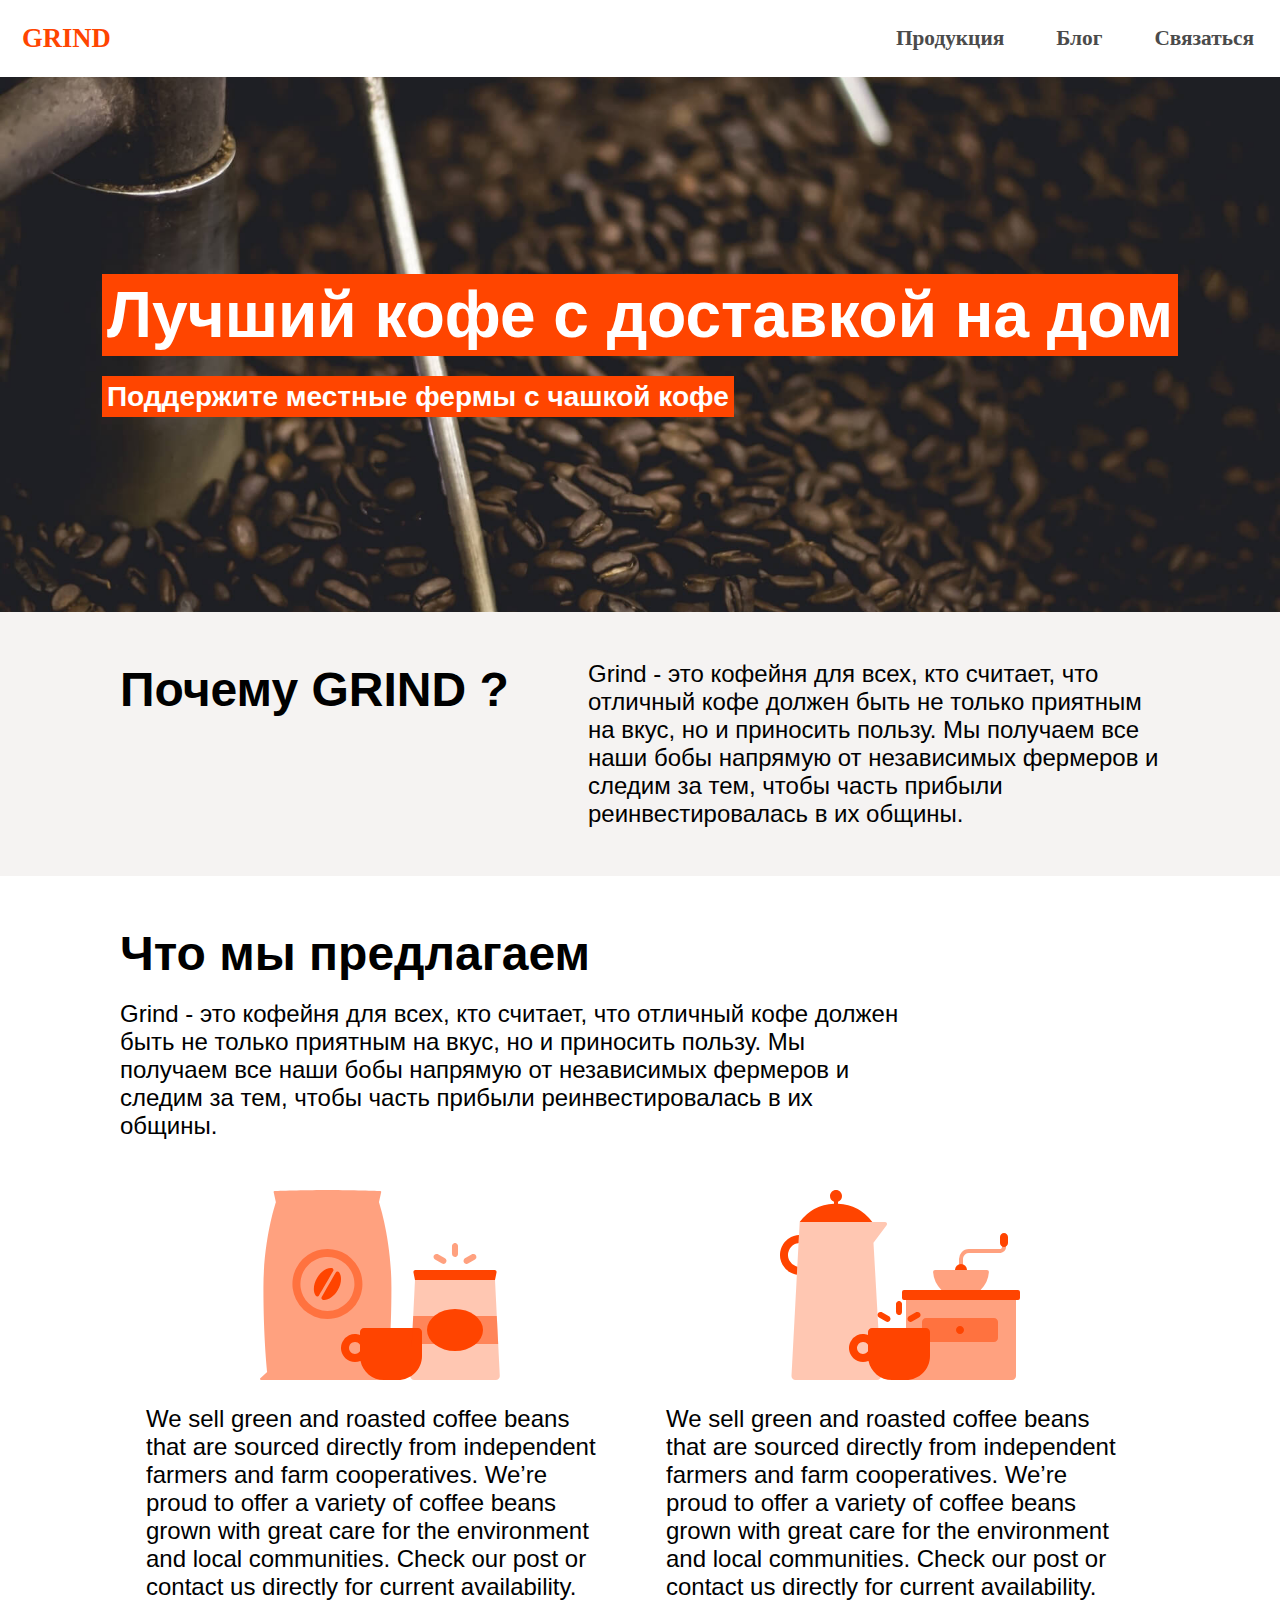
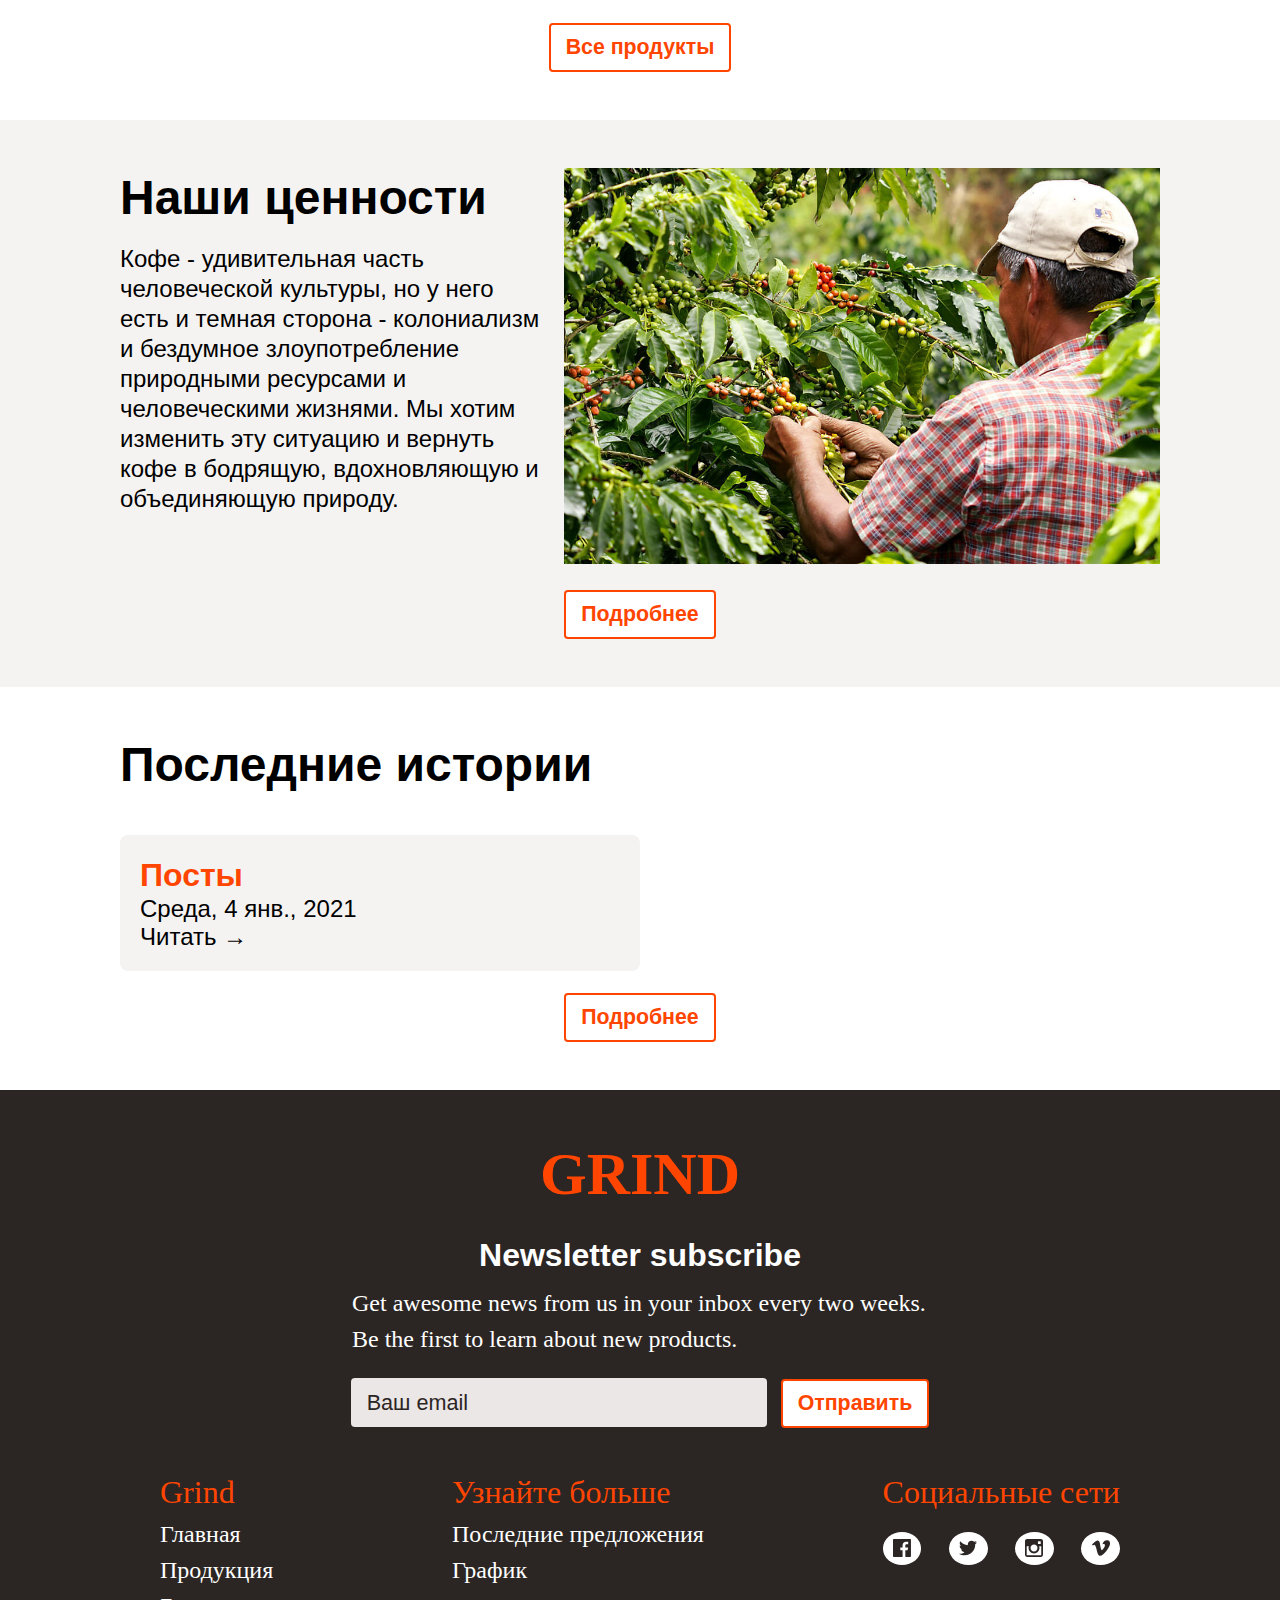
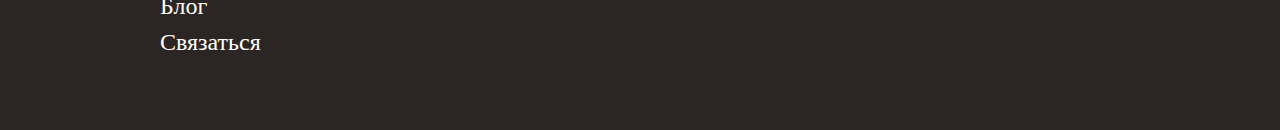
==== index.html @ fbd249df "init" ====
<!DOCTYPE html>
<html lang="en">
  <head>
    <meta charset="UTF-8" />
    <meta http-equiv="X-UA-Compatible" content="IE=edge" />
    <meta name="viewport" content="width=device-width, initial-scale=1.0" />
    <link rel="icon" type="image/png" href="./styles/img/favicon-32x32.png" sizes="32x32">
    <link rel="icon" type="image/png" href="./styles/img/favicon-16x16.png" sizes="16x16">
    <link rel="stylesheet" href="./styles/nav.css" />
    <link rel="stylesheet" href="./styles/main.css" />
    <link rel="stylesheet" href="./styles/footer.css" />
    <title>GRIND - Кофе с доставкой</title>
  </head>
  <body>
    <input type="checkbox" class="nav-toggle" id="nav-toggle" />
    <nav>
      <div id="logo">
        <div id="logo-content"><a href="#">GRIND</a></div>
      </div>
      <ul>
        <li><a href="#">Продукция</a></li>
        <li><a href="#">Блог</a></li>
        <li><a href="#">Связаться</a></li>
      </ul>
    </nav>
    <label for="nav-toggle" class="nav-toggle-label">
      <div></div>
      <span></span>
    </label>
    <main>
      <div id="home-jumbotron">
        <div id="jumbotron-content">
          <h1><span>Лучший кофе с доставкой на дом</span></h1>
          <p><span>Поддержите местные фермы с чашкой кофе</span></p>
        </div>
      </div>
      <div class="bg-grey">
        <article>
          <h2>Почему GRIND ?</h2>
          <p class="article-text">
            Grind - это кофейня для всех, кто считает, что отличный кофе должен
            быть не только приятным на вкус, но и приносить пользу. Мы получаем
            все наши бобы напрямую от независимых фермеров и следим за тем,
            чтобы часть прибыли реинвестировалась в их общины.
          </p>
        </article>
      </div>
      <div class="bg-white">
        <article>
          <div class="column-flex">
            <h2 class="small-gap">Что мы предлагаем</h2>
            <p class="wide-article">
              Grind - это кофейня для всех, кто считает, что отличный кофе
              должен быть не только приятным на вкус, но и приносить пользу. Мы
              получаем все наши бобы напрямую от независимых фермеров и следим
              за тем, чтобы часть прибыли реинвестировалась в их общины.
            </p>
          </div>
        </article>
        <article>
          <div class="products-row">
            <div class="product">
              <img
                src="./styles/svg/illustrations-coffee.svg"
                alt="coffee"
                class="svg-image"
              />
              <p class="product-info">
                We sell green and roasted coffee beans that are sourced directly
                from independent farmers and farm cooperatives. We’re proud to
                offer a variety of coffee beans grown with great care for the
                environment and local communities. Check our post or contact us
                directly for current availability.
              </p>
            </div>
            <div class="product">
              <img
                src="./styles/svg/illustrations-coffee-gear.svg"
                alt="coffee"
                class="svg-image"
              />
              <p class="product-info">
                We sell green and roasted coffee beans that are sourced directly
                from independent farmers and farm cooperatives. We’re proud to
                offer a variety of coffee beans grown with great care for the
                environment and local communities. Check our post or contact us
                directly for current availability.
              </p>
            </div>
          </div>
        </article>
        <div class="center-flex">
          <a href="./pages/products" class="link-btn">Все продукты</a>
        </div>
      </div>
      <div class="bg-grey">
        <article class="img-with-text-left">
          <div class="column-flex">
            <h2 class="small-gap">Наши ценности</h2>
            <p class="img-text">
              Кофе - удивительная часть человеческой культуры, но у него есть и
              темная сторона - колониализм и бездумное злоупотребление
              природными ресурсами и человеческими жизнями. Мы хотим изменить
              эту ситуацию и вернуть кофе в бодрящую, вдохновляющую и
              объединяющую природу.
            </p>
          </div>
          <div class="about-us">
            <img src="./styles/img/home-about-section.jpg" alt="" />
          </div>
        </article>
        <div class="center-flex">
          <a href="./pages/products" class="link-btn">Подробнее</a>
        </div>
      </div>
      <div class="bg-white">
        <article class="flex-column stories">
          <h2>Последние истории</h2>
          <div class="stories-row">
            <div class="story">
              <h2>Посты</h2>
              <p class="story-date">Среда, 4 янв., 2021</p>
              <p class="story-link"><a href="">Читать &rarr;</a></p>
            </div>
          </div>
        </article>
        <div class="center-flex">
          <a href="./pages/products" class="link-btn">Подробнее</a>
        </div>
      </div>
    </main>
    <footer>
      <div class="footer-section">
        <h1>GRIND</h1>
        <h2>Newsletter subscribe</h2>
        <p>
          Get awesome news from us in your inbox every two weeks. Be the first
          to learn about new products.
        </p>
        <div class="row-flex">
          <form action="">
            <input
              type="email"
              placeholder="Ваш email"
              name="email-inp"
              id="email-inp"
            />
            <label class="email-inp-label" for="email-inp">Ваш email</label>
            <button type="submit" class="link-btn">Отправить</button>
          </form>
        </div>
      </div>
      <div class="footer-section-sitemap">
        <div class="column">
          <h3 class="header">Grind</h3>
          <ul>
            <li><a href="">Главная</a></li>
            <li><a href="">Продукция</a></li>
            <li><a href="">Блог</a></li>
            <li><a href="">Связаться</a></li>
          </ul>
        </div>
        <div class="column">
          <h3 class="header">Узнайте больше</h3>
          <ul>
            <li><a href="">Последние предложения</a></li>
            <li><a href="">График</a></li>
          </ul>
        </div>
        <div class="column">
          <h3 class="header">Социальные сети</h3>
          <ul class="social">
            <li>
              <a href=""
                ><svg id="icons-facebook" viewBox="0 0 32 32">
                  <path
                    d="M30.7 0H1.3C.6 0 0 .6 0 1.3v29.3c0 .8.6 1.4 1.3 1.4H17V20h-4v-5h4v-4c0-4.1 2.6-6.2 6.3-6.2 1.8 0 3.3.2 3.7.2v4.3h-2.6c-2 0-2.5 1-2.5 2.4V15h5l-1 5h-4l.1 12h8.6c.7 0 1.3-.6 1.3-1.3V1.3C32 .6 31.4 0 30.7 0z"
                  ></path></svg
              ></a>
            </li>
            <li>
              <a href=""
                ><svg id="icons-twitter" viewBox="0 0 32 32">
                  <path
                    d="M32 6.1c-1.2.5-2.4.9-3.8 1 1.4-.8 2.4-2.1 2.9-3.6-1.3.8-2.7 1.3-4.2 1.6C25.7 3.8 24 3 22.2 3c-3.6 0-6.6 2.9-6.6 6.6 0 .5.1 1 .2 1.5-5.5-.3-10.3-2.9-13.6-6.9-.6 1-.9 2.1-.9 3.3 0 2.3 1.2 4.3 2.9 5.5-1.1 0-2.1-.3-3-.8v.1c0 3.2 2.3 5.8 5.3 6.4-.6.1-1.1.2-1.7.2-.4 0-.8 0-1.2-.1.8 2.6 3.3 4.5 6.1 4.6-2.2 1.8-5.1 2.8-8.2 2.8-.5 0-1.1 0-1.6-.1 3 1.8 6.5 2.9 10.2 2.9 12.1 0 18.7-10 18.7-18.7v-.8c1.2-1 2.3-2.1 3.2-3.4z"
                  ></path></svg
              ></a>
            </li>
            <li>
              <a href=""
                ><svg id="icons-instagram" viewBox="0 0 32 32">
                  <path
                    d="M28.2 0H3.8C1.7 0 0 1.7 0 3.8v24.4C0 30.3 1.7 32 3.8 32h24.4c2.1 0 3.8-1.7 3.8-3.8V3.8C32 1.7 30.3 0 28.2 0zM24 4h3c.6 0 1 .4 1 1v3c0 .6-.4 1-1 1h-3c-.6 0-1-.4-1-1V5c0-.6.4-1 1-1zm-8 5.9c3.4 0 6.2 2.7 6.2 6.1 0 3.4-2.8 6.1-6.2 6.1-3.4 0-6.2-2.7-6.2-6.1.1-3.4 2.8-6.1 6.2-6.1zM28 29H4c-.6 0-1-.4-1-1V13h4c-.5.8-.7 2.1-.7 3 0 5.4 4.4 9.7 9.7 9.7 5.4 0 9.7-4.4 9.7-9.7 0-.9-.1-2.3-.8-3h4v15c.1.6-.3 1-.9 1z"
                  ></path></svg
              ></a>
            </li>
            <li>
              <a href=""
                ><svg id="icons-vimeo" viewBox="0 0 32 32">
                  <path
                    d="M32 8.6c-.1 3.1-2.3 7.4-6.5 12.8-4.4 5.7-8 8.5-11 8.5-1.9 0-3.4-1.7-4.7-5.2-.9-3.2-1.7-6.3-2.6-9.5-1-3.4-2-5.2-3.1-5.2-.2 0-1.1.5-2.5 1.5L0 9.6c1.6-1.4 3.1-2.8 4.7-4.2 2.1-1.8 3.7-2.8 4.7-2.9 2.5-.2 4 1.5 4.6 5.1.6 3.9 1.1 6.4 1.3 7.3.7 3.3 1.5 4.9 2.4 4.9.7 0 1.7-1.1 3-3.2s2.1-3.7 2.2-4.8c.2-1.8-.5-2.7-2.2-2.7-.8 0-1.6.2-2.4.5 1.6-5.2 4.6-7.7 9-7.5 3.3.2 4.9 2.3 4.7 6.5z"
                  ></path></svg
              ></a>
            </li>
          </ul>
        </div>
      </div>
    </footer>
  </body>
</html>
---- styles/nav.css ----
nav {
  display: flex;
  justify-content: space-between;
}

.nav-links {
  display: flex;
  align-items: center;
}

.nav-toggle,
.nav-toggle-label {
  display: none;
}

#logo-content a {
  text-decoration: none;
  color: orangered;
}

nav ul a {
  text-decoration: none;
  color: rgb(75, 75, 75);
  font: bolder 16pt "Trebuchet MS";
  padding: 26px;
  margin: 0;
  transition: all 150ms;
}
nav ul a:hover {
  box-shadow: inset 0 -4px 0 orangered;
}

nav ul {
  margin: 0;
  padding: 26px;
  padding-right: 0;
  display: flex;
  list-style: none;
}

#logo {
  font: bold 20pt "Trebuchet MS";
  color: orangered;
  padding: 22px;
  display: flex;
  align-items: center;
  justify-content: center;
}

@media screen and (max-width: 600px) {
  nav ul {
    transform: scale(1, 0);
    padding: 0;
    padding-bottom: 24px;
    transition: transform 200ms ease-in-out;
    transform-origin: top;
    flex-direction: column;
  }
  nav {
    transition: all 200ms ease-in-out;
    max-height: 72px;
    flex-direction: column;
  }
  nav ul li {
    padding: 24px;
  }
  nav ul a {
    transition: opacity 100ms ease-in-out;
    opacity: 0;
  }

  .nav-toggle-label {
    position: absolute;
    justify-self: flex-start;
    display: inline-block;
    padding: 20px;
    top: 16px;
    left: 25px;
  }

  .nav-toggle-label span,
  .nav-toggle-label span::before,
  .nav-toggle-label span::after {
    position: relative;
    display: block;
    background-color: rgb(75, 75, 75);
    width: 1.5em;
    height: 2.5px;
    border-radius: 2px;
  }

  .nav-toggle-label span {
    transition: transform 200ms ease-in-out;
  }

  .nav-toggle-label span::before,
  .nav-toggle-label span::after {
    content: "";
    position: absolute;
  }

  .nav-toggle-label span::before {
    bottom: 7px;
  }

  .nav-toggle-label span::after {
    top: 7px;
  }

  .nav-toggle:checked ~ .nav-toggle-label span {
    transition: transform 200ms ease-in-out;
    transform: rotate(45deg);
  }

  .nav-toggle:checked ~ .nav-toggle-label span::before {
    transition: transform 100ms ease-in-out;
    transform: rotate(90deg);
    bottom: 0;
  }

  .nav-toggle:checked ~ .nav-toggle-label span::after {
    transition: transform 100ms ease-in-out;
    top: 0;
  }

  .nav-toggle:checked ~ nav ul {
    transition: transform 200ms ease-in-out;
    transform: scale(1, 1);
  }

  .nav-toggle:checked ~ nav ul a {
    transition: opacity 100ms ease-in-out 100ms;
    opacity: 1;
  }

  .nav-toggle:checked ~ nav {
    max-height: 315px;
  }
}
---- styles/main.css ----
html,
body {
  margin: 0;
  padding: 0;
}

* {
  box-sizing: border-box;
}

#home-jumbotron {
  padding-top: 70px;
  padding-bottom: 70px;
  display: flex;
  align-items: center;
  justify-content: center;
  flex-direction: column;
  background-position: 50%;
  background-size: cover !important;
  background-image: url("./img/home-jumbotron.jpg");
}

#jumbotron-content {
  padding-top: 8rem;
  padding-bottom: 8rem;
  display: flex;
  align-items: left;
  justify-content: center;
  flex-direction: column;
}

h1,
p {
  margin: 0;
}

p {
  margin-top: 24px;
}

h1 > span,
p > span {
  box-shadow: 0 0 0 5px orangered;
  display: inline;
  margin: 0;
  line-height: 1.25;
  text-align: left;
  background-color: orangered;
  color: white;
  font-family: "Trebuchet MS", "Lucida Sans Unicode", "Lucida Grande",
    "Lucida Sans", Arial, sans-serif;
}

h1 > span {
  font-size: 4rem;
}

p > span {
  font-weight: bold;
  font-size: 1.75rem;
}

article {
  margin-left: auto;
  margin-right: auto;
  max-width: 65rem;
  display: flex;
  justify-content: space-between;
}

.column-flex {
  flex-direction: column;
}

article > .article-text,
.column-flex > .wide-article,
.product-info {
  margin-top: 0;
  max-width: 55%;
  font-family: "Segoe UI", Tahoma, Geneva, Verdana, sans-serif;
  font-size: 1.5rem;
}

h2 {
  margin-top: 0;
  font-size: 3rem;
  line-height: 1.25;
  text-align: left;
  font-family: "Trebuchet MS", "Lucida Sans Unicode", "Lucida Grande",
    "Lucida Sans", Arial, sans-serif;
}

.column-flex > .wide-article {
  max-width: 75%;
}

.product-info {
  margin-top: 25px;
  max-width: 90%;
}

.small-gap {
  margin-bottom: 1rem;
}

.bg-grey {
  background-color: #f5f3f2;
  padding-top: 3rem;
  padding-bottom: 3rem;
}

.bg-white {
  padding-top: 3rem;
  padding-bottom: 3rem;
}

.svg-image {
  width: 240px;
}

.products-row {
  margin-top: 50px;
  display: flex;
}

.product {
  display: flex;
  flex-direction: column;
  justify-content: center;
  align-items: center;
}

.center-flex {
  display: flex;
  justify-content: center;
}

.link-btn {
  background-color: white;
  margin-top: 50px;
  text-decoration: none;
  color: orangered;
  font-family: "Trebuchet MS", "Lucida Sans Unicode", "Lucida Grande",
    "Lucida Sans", Arial, sans-serif;
  font-size: 16pt;
  font-weight: bold;
  border-radius: 0.25rem;
  border: 2px solid orangered;
  padding: 10px 15px;
}

.img-with-text-left .img-text {
  font-family: "Segoe UI", Tahoma, Geneva, Verdana, sans-serif;
  margin-top: 0;
  font-size: 1.5rem;
  line-height: 1.25;
  text-align: left;
}

.img-with-text-left > .column-flex {
  width: 70%;
  margin-right: 20px;
}

.about-us > img {
  width: 100%;
}

.stories-row {
  display: flex;
}

.story {
  padding: 20px;
  min-width: 50%;
  display: flex;
  flex-direction: column;
  align-items: flex-start;
  border-radius: .5rem;
  background-color: #f5f3f2;
}

.flex-column {
  flex-direction: column;
}

.stories .story h2 {
  margin: 0;
  font-size: 2rem;
  color: orangered;
}

.stories .story p {
  margin: 0;
}

.story-date {
  font-family: 'Segoe UI', Tahoma, Geneva, Verdana, sans-serif;
  font-size: 1.5rem;
  
}

.story-link a {
  text-decoration: none;
  color: black;
  font-family: 'Trebuchet MS', 'Lucida Sans Unicode', 'Lucida Grande', 'Lucida Sans', Arial, sans-serif;
  font-size: 1.5rem;
}

.story-link a:hover {
  border-bottom: 2px solid black;
}
---- styles/footer.css ----
footer {
  background-color: #2b2523;
}

.footer-section {
  display: flex;
  flex-direction: column;
  justify-content: center;
  align-items: center;
}

.footer-section h1 {
  font: bolder 45pt "Trebuchet MS";
  padding: 26px;
  padding-top: 50px;
  color: orangered;
}

.footer-section h2 {
  margin-bottom: 10px;
  color: white;
  font-size: 2rem;
}

.footer-section p {
  margin: 0;
  max-width: 36rem;
  color: white;
  font: normal 1.5rem "Trebuchet MS";
  line-height: 1.5;
}

.row-flex {
  flex-direction: row;
}
.link-btn {
    margin-top: 22px;
}

#email-inp {
  min-width: 26rem;
  transition: all 0.15s ease;
  border: 0;
  margin: 0;
  margin-right: 10px;
  outline-offset: 0px;
  background-color: #ebe7e6;
  border-radius: 0.25rem;
  padding: 12px 16px 10px;
  font-size: 1.35rem;
  line-height: 1.25;
}

#email-inp::placeholder {
  color: #2b2523;
}

#email-inp:focus {
  background-color: white;
  box-shadow: inset 0 0 0 2px orangered;
  outline: 0 !important;
}

form {
  position: relative;
  min-width: 32rem;
}

.email-inp-label {
  font: 800 1.2rem "Trebuchet MS";
  color: #fff;
  background-color: #f40;
  border-radius: 0.25rem;
  padding: 0.25rem 0.5rem;
  position: absolute;
  left: 0;
  bottom: 22px;
  pointer-events: none;
  opacity: 0;
  line-height: 1;
  transition: all 0.15s ease;
  z-index: 2;
}

input:focus + label,
textarea:focus + label {
  opacity: 1;
  pointer-events: auto;
  transform: translateY(-120%);
}

.footer-section-sitemap {
    max-width: 62rem;
  margin: auto;
  margin-top: 40px;
  padding-bottom: 70px;
  width: 75%;
  display: flex;
  justify-content: space-between;
}

.column {
  display: flex;
  flex-direction: column;
}

.column h3 {
  margin: 0;
  max-width: 36rem;
  color: orangered;
  font: normal 2rem "Trebuchet MS";
  line-height: 1.5;
}

.column a {
  text-decoration: none;
  color: white;
  font: normal 1.5rem "Segoe UI";
  line-height: 1.5;
}

.column a:hover {
  box-shadow: inset 0 -2px 0 white;
}

.column ul {
  margin: 0;
  list-style: none;
  padding: 0;
}

ul.social {
  margin-top: 15px;
  display: flex;
  justify-content: space-between;
}

.social a {
  padding: 0.22rem 0.65rem;
  position: relative;
  border-radius: 100%;
  background-color: white;
  color: #2b2523;
}

svg:not(:root) {
  overflow: hidden;
}

svg {
  fill: currentColor;
  fill-rule: evenodd;
  clip-rule: evenodd;
  max-width: 100%;
  max-height: 100%;
  width: 18px;
}
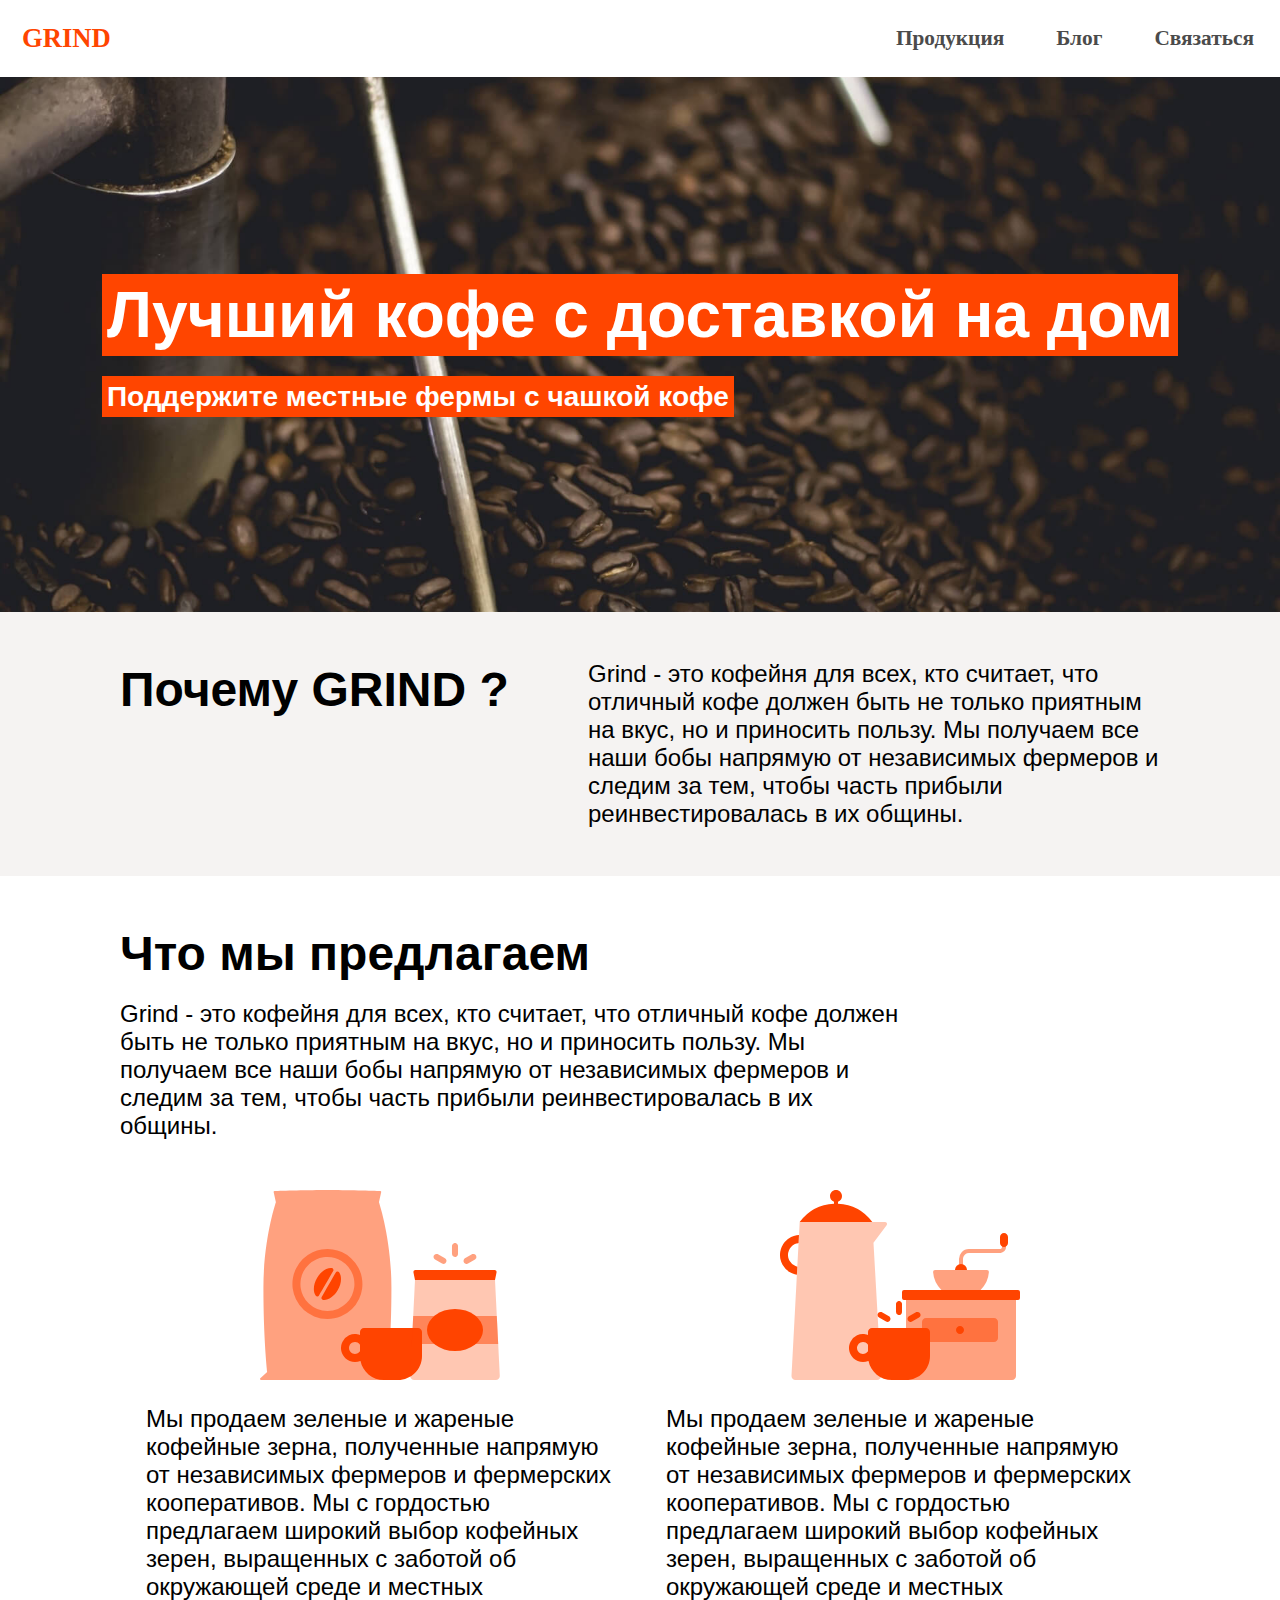
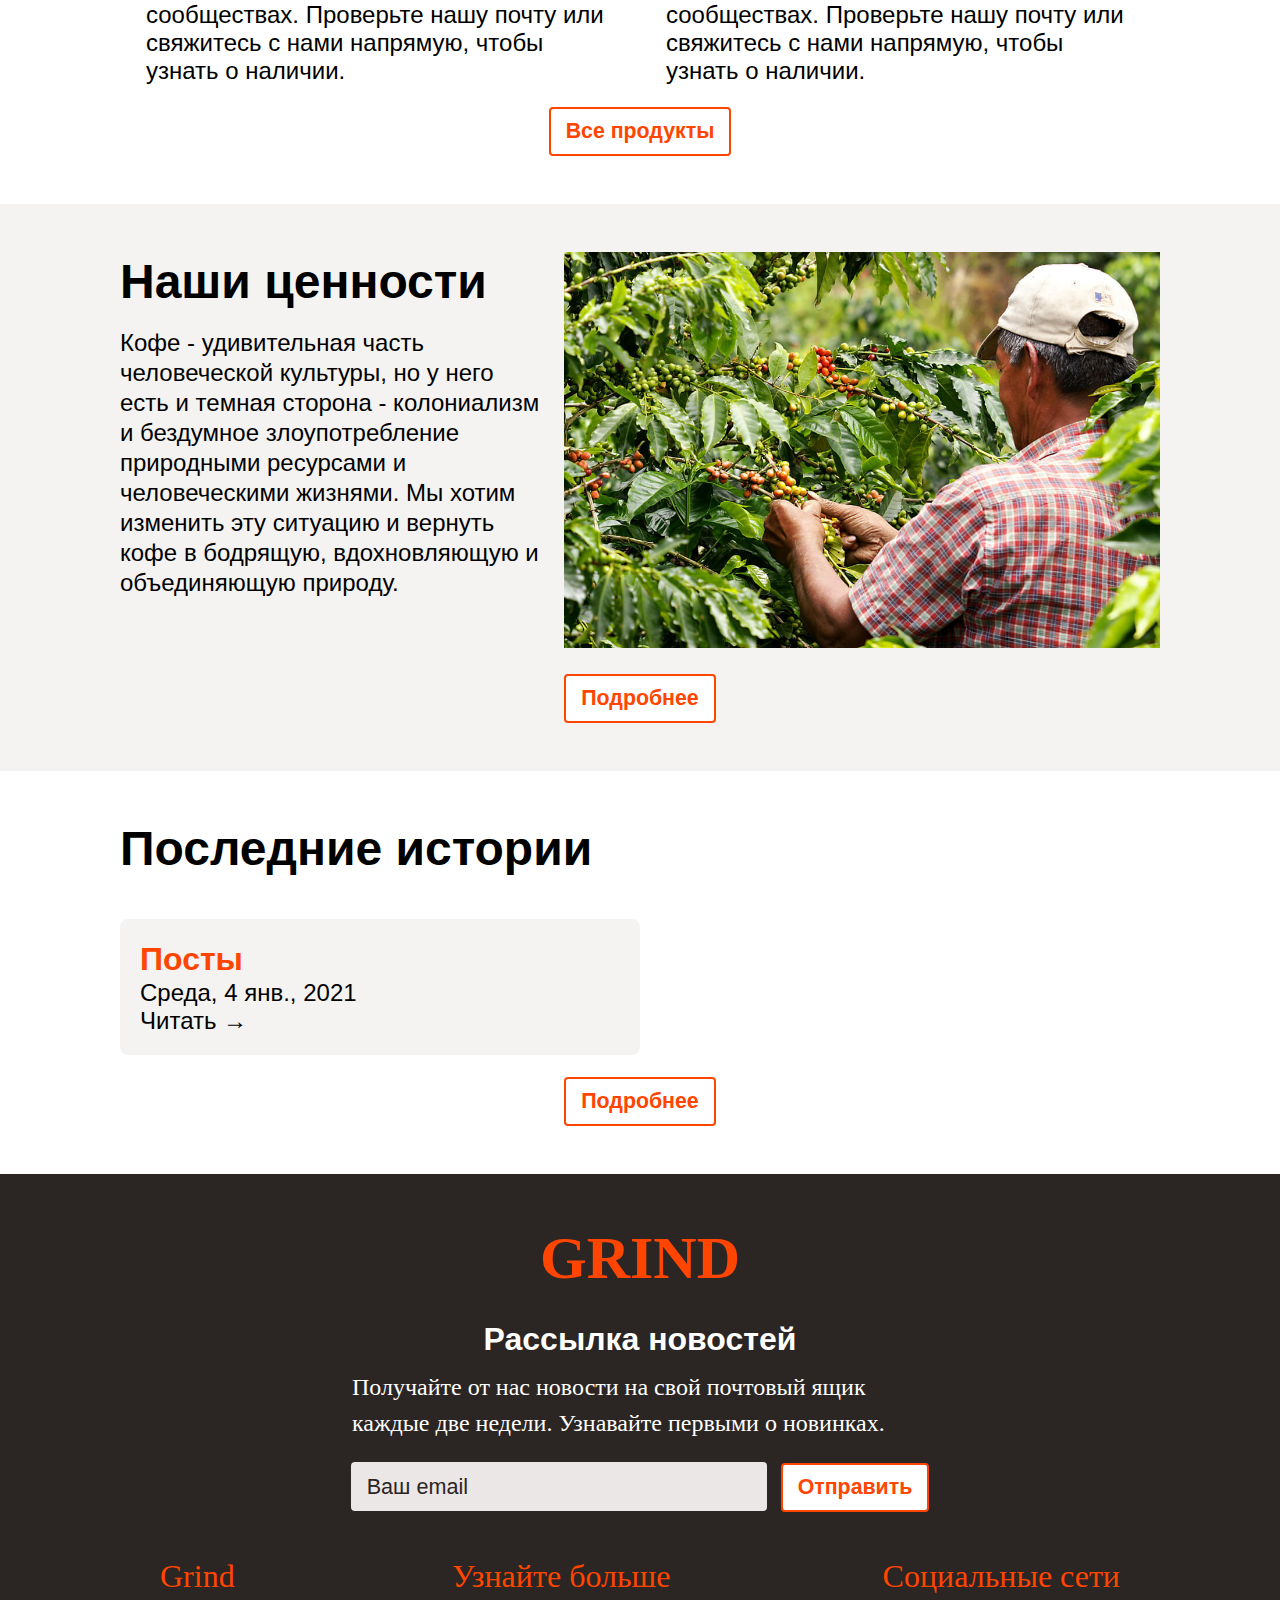
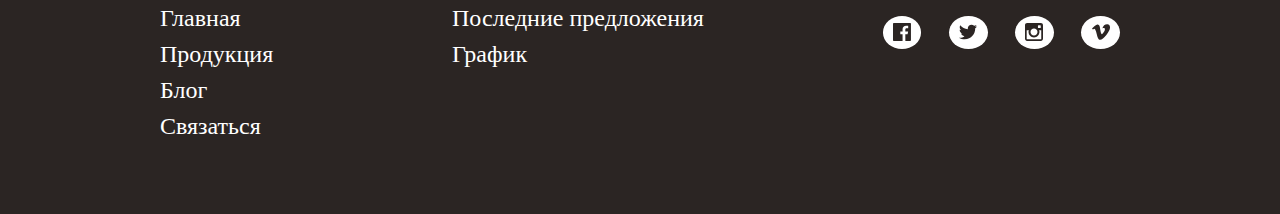
==== commit 7a725be5: "ru translation" ====
--- a/index.html
+++ b/index.html
@@ -4,8 +4,18 @@
     <meta charset="UTF-8" />
     <meta http-equiv="X-UA-Compatible" content="IE=edge" />
     <meta name="viewport" content="width=device-width, initial-scale=1.0" />
-    <link rel="icon" type="image/png" href="./styles/img/favicon-32x32.png" sizes="32x32">
-    <link rel="icon" type="image/png" href="./styles/img/favicon-16x16.png" sizes="16x16">
+    <link
+      rel="icon"
+      type="image/png"
+      href="./styles/img/favicon-32x32.png"
+      sizes="32x32"
+    />
+    <link
+      rel="icon"
+      type="image/png"
+      href="./styles/img/favicon-16x16.png"
+      sizes="16x16"
+    />
     <link rel="stylesheet" href="./styles/nav.css" />
     <link rel="stylesheet" href="./styles/main.css" />
     <link rel="stylesheet" href="./styles/footer.css" />
@@ -66,11 +76,12 @@
                 class="svg-image"
               />
               <p class="product-info">
-                We sell green and roasted coffee beans that are sourced directly
-                from independent farmers and farm cooperatives. We’re proud to
-                offer a variety of coffee beans grown with great care for the
-                environment and local communities. Check our post or contact us
-                directly for current availability.
+                Мы продаем зеленые и жареные кофейные зерна, полученные напрямую
+                от независимых фермеров и фермерских кооперативов. Мы с
+                гордостью предлагаем широкий выбор кофейных зерен, выращенных с
+                заботой об окружающей среде и местных сообществах. Проверьте
+                нашу почту или свяжитесь с нами напрямую, чтобы узнать о
+                наличии.
               </p>
             </div>
             <div class="product">
@@ -80,11 +91,12 @@
                 class="svg-image"
               />
               <p class="product-info">
-                We sell green and roasted coffee beans that are sourced directly
-                from independent farmers and farm cooperatives. We’re proud to
-                offer a variety of coffee beans grown with great care for the
-                environment and local communities. Check our post or contact us
-                directly for current availability.
+                Мы продаем зеленые и жареные кофейные зерна, полученные напрямую
+                от независимых фермеров и фермерских кооперативов. Мы с
+                гордостью предлагаем широкий выбор кофейных зерен, выращенных с
+                заботой об окружающей среде и местных сообществах. Проверьте
+                нашу почту или свяжитесь с нами напрямую, чтобы узнать о
+                наличии.
               </p>
             </div>
           </div>
@@ -132,10 +144,10 @@
     <footer>
       <div class="footer-section">
         <h1>GRIND</h1>
-        <h2>Newsletter subscribe</h2>
+        <h2>Рассылка новостей</h2>
         <p>
-          Get awesome news from us in your inbox every two weeks. Be the first
-          to learn about new products.
+          Получайте от нас новости на свой почтовый ящик каждые две
+          недели. Узнавайте первыми о новинках.
         </p>
         <div class="row-flex">
           <form action="">
--- a/styles/main.css
+++ b/styles/main.css
@@ -176,7 +176,7 @@
   display: flex;
   flex-direction: column;
   align-items: flex-start;
-  border-radius: .5rem;
+  border-radius: 0.5rem;
   background-color: #f5f3f2;
 }
 
@@ -195,18 +195,78 @@
 }
 
 .story-date {
-  font-family: 'Segoe UI', Tahoma, Geneva, Verdana, sans-serif;
-  font-size: 1.5rem;
-  
+  font-family: "Segoe UI", Tahoma, Geneva, Verdana, sans-serif;
+  font-size: 1.5rem;
 }
 
 .story-link a {
   text-decoration: none;
   color: black;
-  font-family: 'Trebuchet MS', 'Lucida Sans Unicode', 'Lucida Grande', 'Lucida Sans', Arial, sans-serif;
+  font-family: "Trebuchet MS", "Lucida Sans Unicode", "Lucida Grande",
+    "Lucida Sans", Arial, sans-serif;
   font-size: 1.5rem;
 }
 
 .story-link a:hover {
   border-bottom: 2px solid black;
-}+}
+
+@media screen and (max-width: 460px) {
+  h2 {
+    text-align: center;
+  }
+}
+
+@media screen and (max-width: 600px) {
+  article > p.article-text,
+  .column-flex > p.wide-article,
+  .img-with-text-left .img-text,.img-with-text-left > div.column-flex,
+  p {
+    max-width: 90%;
+    width: 90%;
+  }
+  #jumbotron-content {
+    font-size: 1rem;
+    margin-left: 20px;
+    padding: 0;
+    padding-top: 2rem;
+    padding-bottom: 2rem;
+  }
+
+  #jumbotron-content > h1 > span {
+    font-size: 1.5em;
+  }
+  #jumbotron-content > p > span {
+    font-size: 1.35em;
+  }
+  .products-row {
+    flex-direction: column;
+  }
+}
+
+@media screen and (max-width: 900px) {
+  #jumbotron-content {
+    margin-left: 30px;
+  }
+  article {
+    flex-direction: column;
+    align-items: center;
+  }
+  .column-flex {
+    display: flex;
+    flex-direction: column;
+    align-items: center;
+  }
+  .img-text {
+    margin-bottom: 50px;
+  }
+}
+
+@media screen and (max-width: 1050px) and (min-width: 900px) {
+  #jumbotron-content {
+    margin-left: 30px;
+  }
+  article {
+    max-width: 55rem;
+  }
+}
--- a/styles/footer.css
+++ b/styles/footer.css
@@ -34,7 +34,7 @@
   flex-direction: row;
 }
 .link-btn {
-    margin-top: 22px;
+  margin-top: 22px;
 }
 
 #email-inp {
@@ -90,7 +90,7 @@
 }
 
 .footer-section-sitemap {
-    max-width: 62rem;
+  max-width: 62rem;
   margin: auto;
   margin-top: 40px;
   padding-bottom: 70px;
@@ -136,7 +136,7 @@
 }
 
 .social a {
-  padding: 0.22rem 0.65rem;
+  padding: 3.52px 10.4px;
   position: relative;
   border-radius: 100%;
   background-color: white;
@@ -155,3 +155,42 @@
   max-height: 100%;
   width: 18px;
 }
+
+@media screen and (max-width: 600px) {
+  form {
+    min-width: 0;
+    max-width: none;
+    display: flex;
+    flex-direction: column;
+    align-items: center;
+  }
+  .row-flex {
+      width: 80%;
+      flex-direction: column;
+  }
+  .footer-section > p {
+    width: 80%;
+    margin-bottom: 25px;
+  }
+  #email-inp {
+      margin: 0;
+    width: 80%;
+    min-width: 0;
+  }
+  .footer-section .link-btn {
+    width: 80%;
+    min-width: 0;
+  }
+}
+
+@media screen and (max-width: 900px) {
+  .footer-section-sitemap {
+    flex-direction: column;
+  }
+  ul.social {
+    justify-content: flex-start;
+  }
+  .social li {
+    margin-right: 20px;
+  }
+}
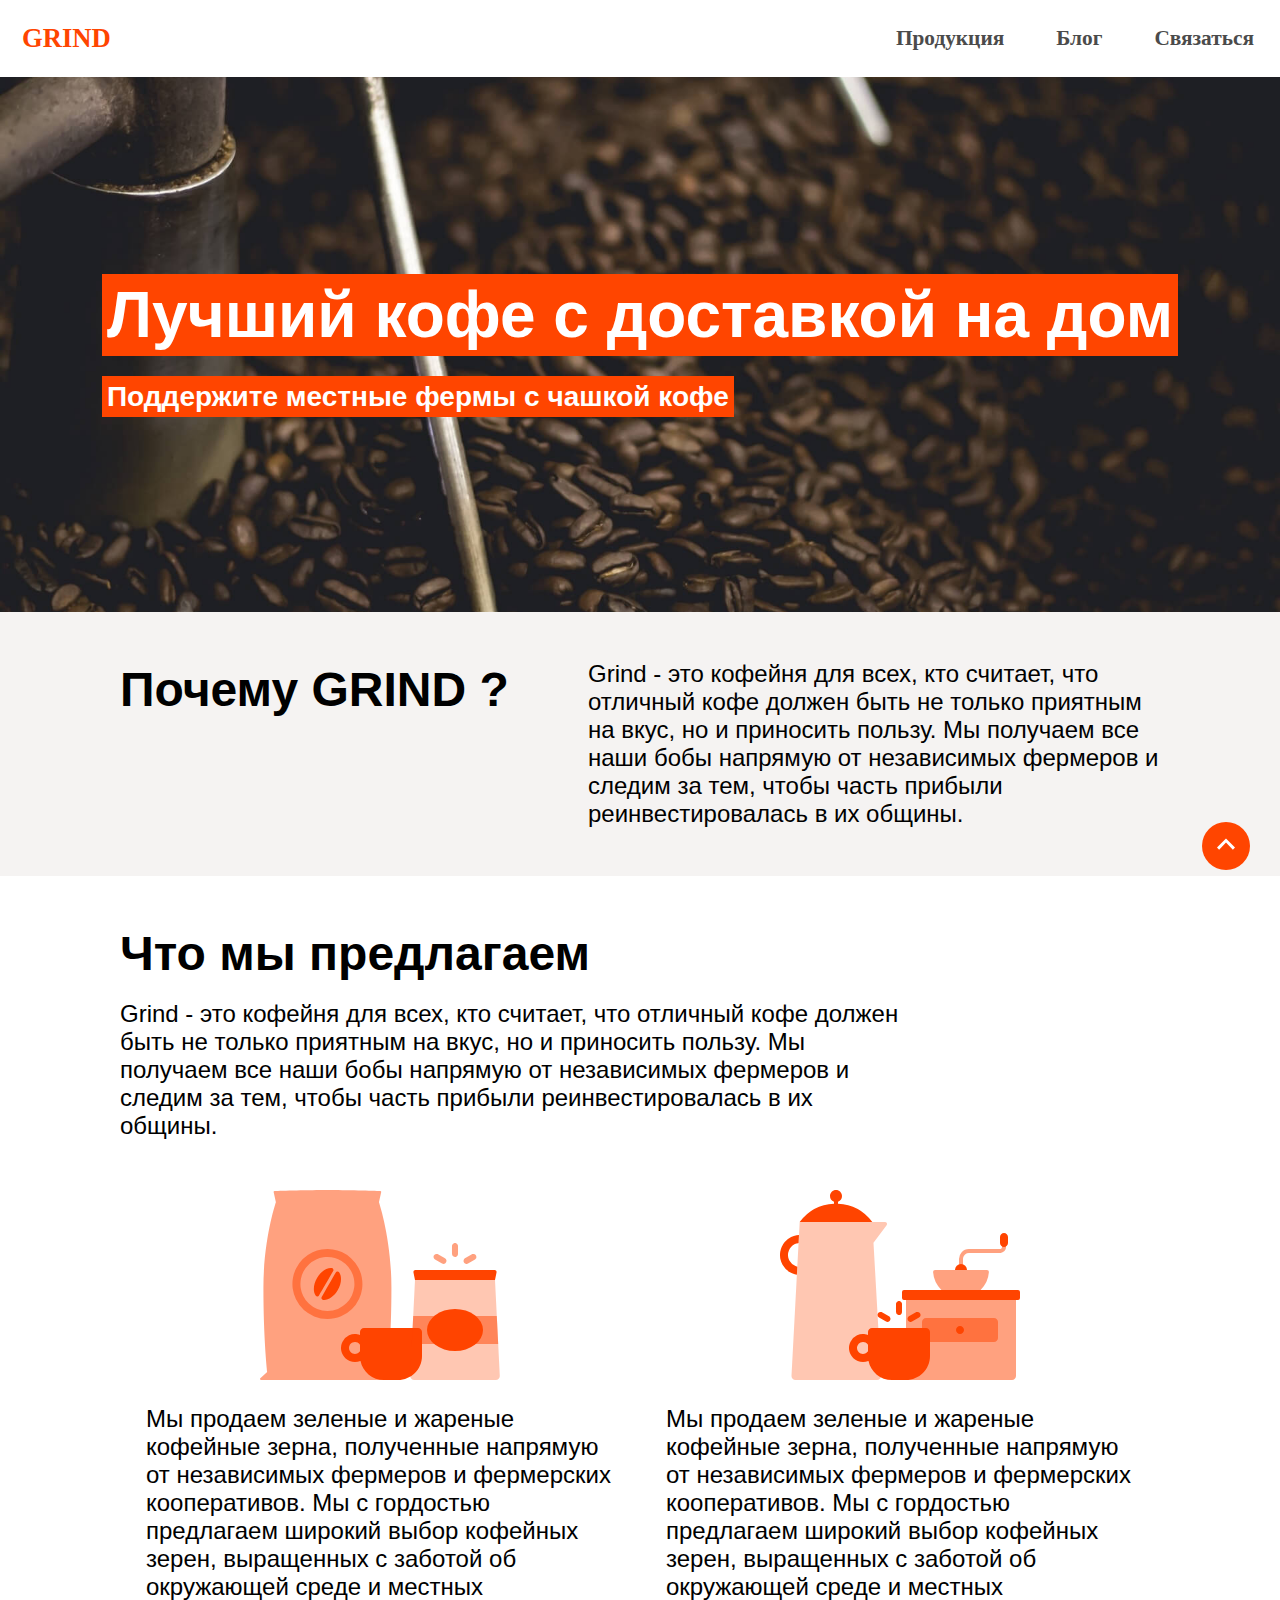
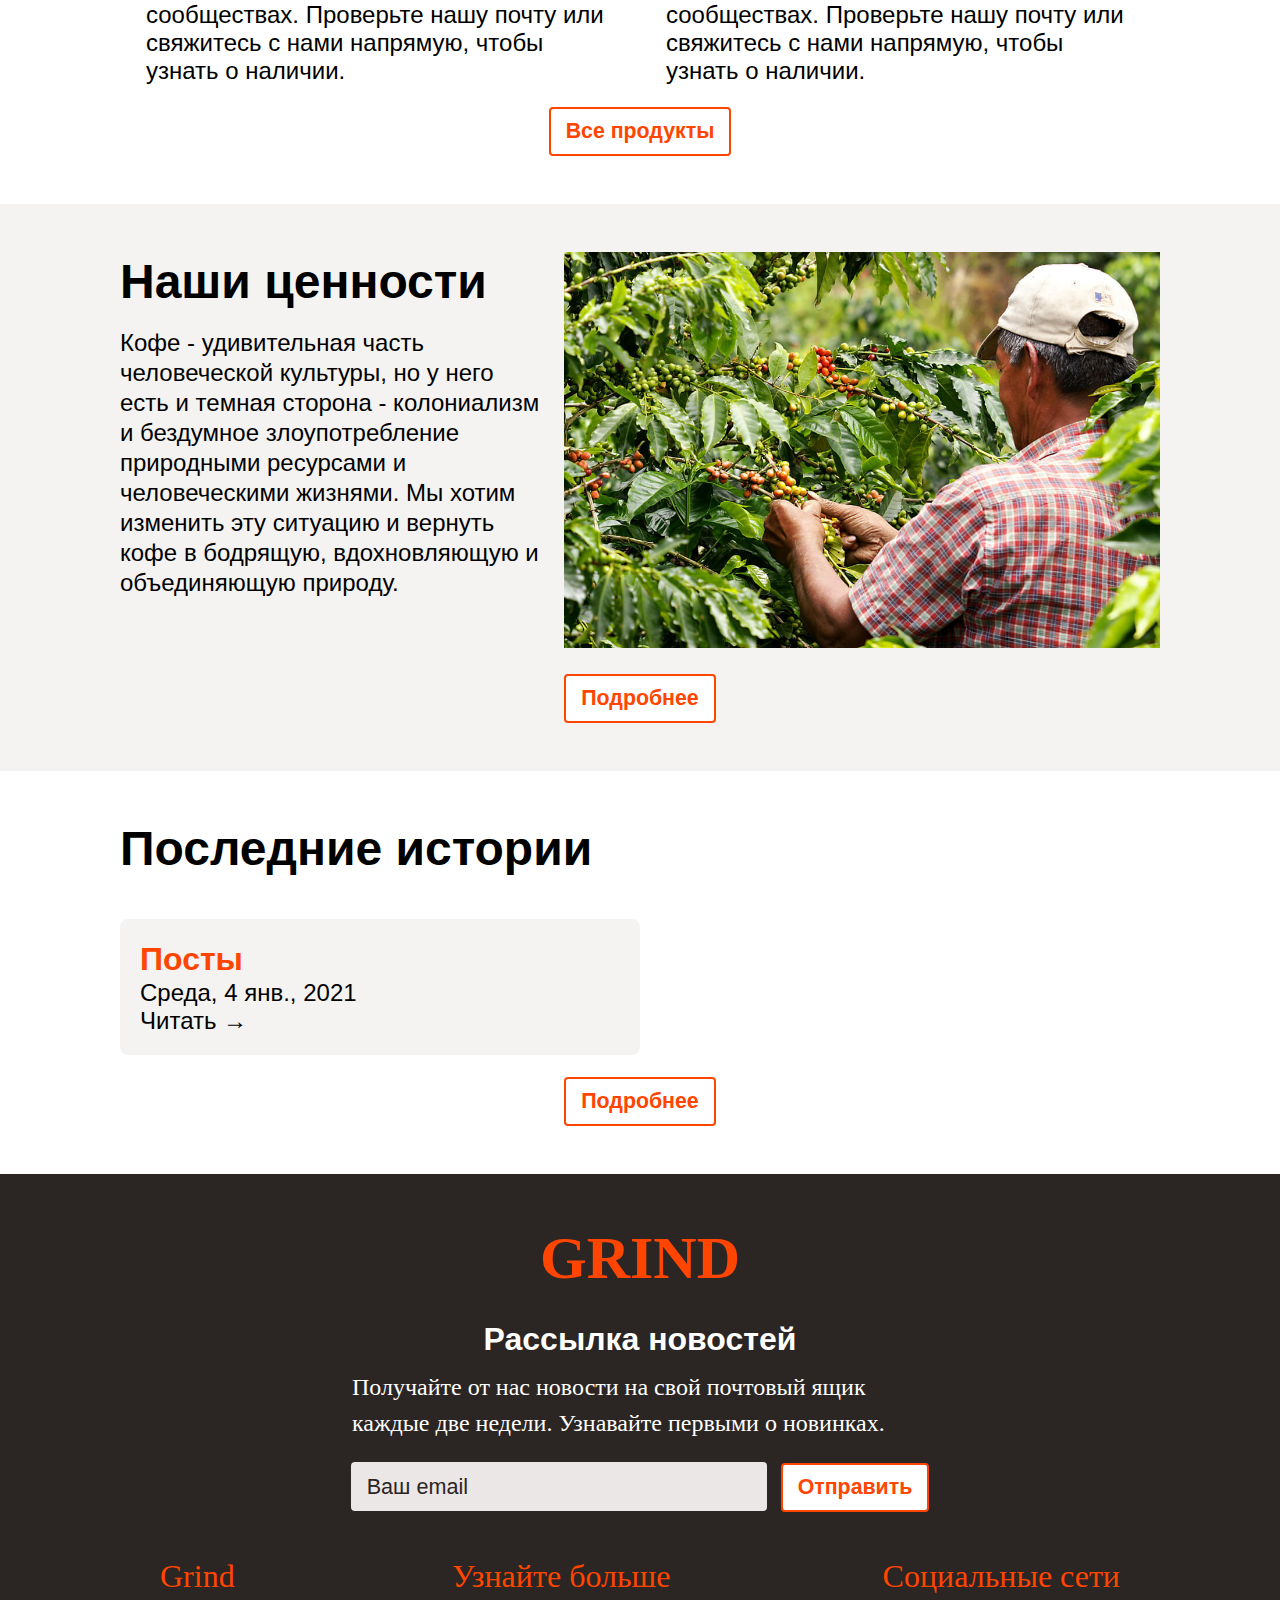
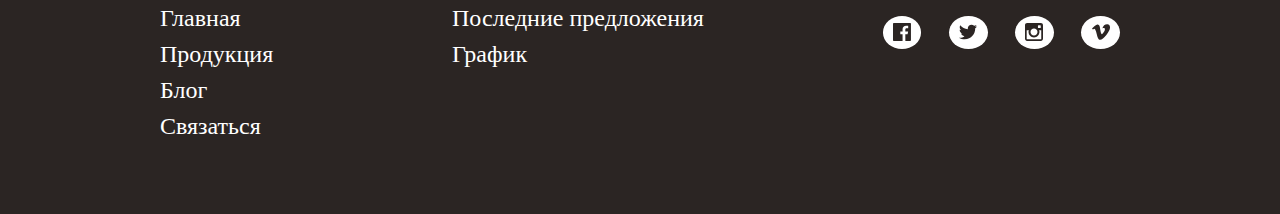
==== commit 4ce79db0: "to top btn, pages" ====
--- a/index.html
+++ b/index.html
@@ -19,18 +19,31 @@
     <link rel="stylesheet" href="./styles/nav.css" />
     <link rel="stylesheet" href="./styles/main.css" />
     <link rel="stylesheet" href="./styles/footer.css" />
+    <link rel="stylesheet" href="./styles/totopbtn.css" />
     <title>GRIND - Кофе с доставкой</title>
   </head>
   <body>
+    <a href="#home-jumbotron" class="to-top"><svg
+      class="arrow-up"
+        xmlns="http://www.w3.org/2000/svg"
+        width="24"
+        height="24"
+        viewBox="0 0 24 24"
+      >
+        <path
+          d="M0 7.33l2.829-2.83 9.175 9.339 9.167-9.339 2.829 2.83-11.996 12.17z"
+        />
+      </svg></a>
+    
     <input type="checkbox" class="nav-toggle" id="nav-toggle" />
     <nav>
       <div id="logo">
-        <div id="logo-content"><a href="#">GRIND</a></div>
+        <div id="logo-content"><a href="./index.html">GRIND</a></div>
       </div>
       <ul>
-        <li><a href="#">Продукция</a></li>
-        <li><a href="#">Блог</a></li>
-        <li><a href="#">Связаться</a></li>
+        <li><a href="./pages/products.html">Продукция</a></li>
+        <li><a href="./pages/blog.html">Блог</a></li>
+        <li><a href="./pages/contact.html">Связаться</a></li>
       </ul>
     </nav>
     <label for="nav-toggle" class="nav-toggle-label">
@@ -102,7 +115,7 @@
           </div>
         </article>
         <div class="center-flex">
-          <a href="./pages/products" class="link-btn">Все продукты</a>
+          <a href="./pages/products.html" class="link-btn">Все продукты</a>
         </div>
       </div>
       <div class="bg-grey">
@@ -122,7 +135,7 @@
           </div>
         </article>
         <div class="center-flex">
-          <a href="./pages/products" class="link-btn">Подробнее</a>
+          <a href="./pages/blog.html" class="link-btn">Подробнее</a>
         </div>
       </div>
       <div class="bg-white">
@@ -137,7 +150,7 @@
           </div>
         </article>
         <div class="center-flex">
-          <a href="./pages/products" class="link-btn">Подробнее</a>
+          <a href="./pages/blog.html" class="link-btn">Подробнее</a>
         </div>
       </div>
     </main>
@@ -146,8 +159,8 @@
         <h1>GRIND</h1>
         <h2>Рассылка новостей</h2>
         <p>
-          Получайте от нас новости на свой почтовый ящик каждые две
-          недели. Узнавайте первыми о новинках.
+          Получайте от нас новости на свой почтовый ящик каждые две недели.
+          Узнавайте первыми о новинках.
         </p>
         <div class="row-flex">
           <form action="">
@@ -166,17 +179,17 @@
         <div class="column">
           <h3 class="header">Grind</h3>
           <ul>
-            <li><a href="">Главная</a></li>
-            <li><a href="">Продукция</a></li>
-            <li><a href="">Блог</a></li>
-            <li><a href="">Связаться</a></li>
+            <li><a href="./index.html">Главная</a></li>
+            <li><a href="./pages/products.html">Продукция</a></li>
+            <li><a href="./pages/blog.html">Блог</a></li>
+            <li><a href="./pages/contact.html">Связаться</a></li>
           </ul>
         </div>
         <div class="column">
           <h3 class="header">Узнайте больше</h3>
           <ul>
-            <li><a href="">Последние предложения</a></li>
-            <li><a href="">График</a></li>
+            <li><a href="./pages/blog/post1.html">Последние предложения</a></li>
+            <li><a href="./pages/contact.html">График</a></li>
           </ul>
         </div>
         <div class="column">
--- a/styles/totopbtn.css
+++ b/styles/totopbtn.css
@@ -0,0 +1,20 @@
+.to-top {
+  padding: 10px 15px;
+  position: fixed;
+  right: 30px;
+  bottom: 30px;
+  border-radius: 100%;
+  background-color: orangered;
+}
+
+.arrow-up {
+  color: white;
+  transform: rotate(180deg);
+}
+
+@media screen and (max-width: 460px) {
+  .to-top,
+  .arrow-up {
+    display: none;
+  }
+}
